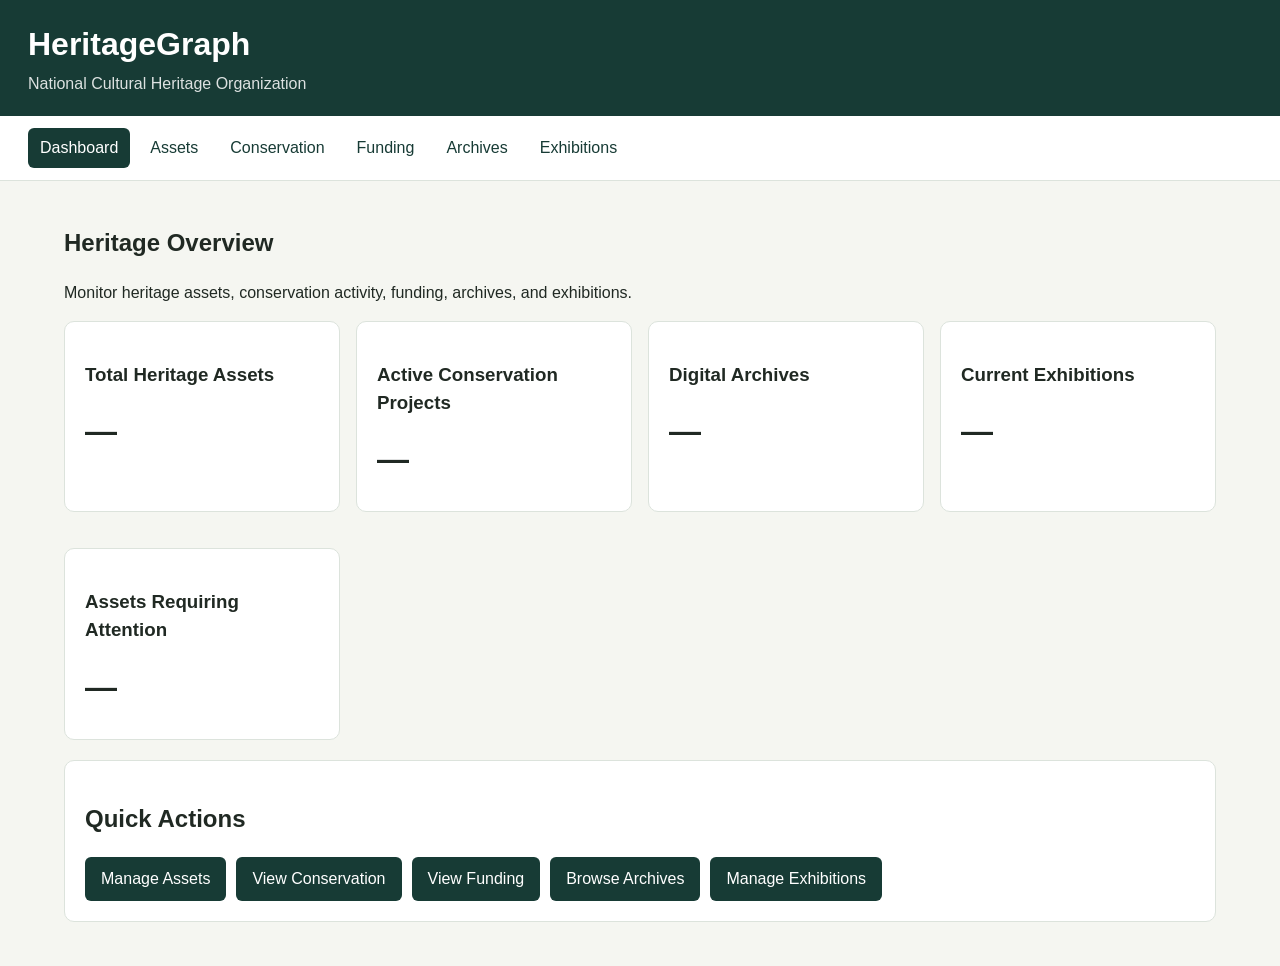
==== frontend/index.html @ d06f9551 "All the core frontend files" ====
<!DOCTYPE html>
<html lang="en">
<head>
    <meta charset="UTF-8">
    <meta name="viewport" content="width=device-width, initial-scale=1">
    <title>HeritageGraph | Dashboard</title>
    <link rel="stylesheet" href="style.css">
    <script src="app.js" defer></script>
</head>
<body>
    <header>
        <h1>HeritageGraph</h1>
        <p>National Cultural Heritage Organization</p>
    </header>

    <nav aria-label="Main navigation">
        <a href="index.html" aria-current="page">Dashboard</a>
        <a href="assets.html">Assets</a>
        <a href="conservation.html">Conservation</a>
        <a href="funding.html">Funding</a>
        <a href="archives.html">Archives</a>
        <a href="exhibitions.html">Exhibitions</a>
    </nav>

    <main>
        <h2>Heritage Overview</h2>
        <p>Monitor heritage assets, conservation activity,
           funding, archives, and exhibitions.</p>

        <div id="dashboard-message"
             class="message info"
             role="status"
             aria-live="polite"></div>

        <section class="stats-grid" aria-label="Dashboard statistics">
            <article class="card">
                <h3>Total Heritage Assets</h3>
                <p id="total-assets" class="stat-value">—</p>
            </article>

            <article class="card">
                <h3>Active Conservation Projects</h3>
                <p id="active-projects" class="stat-value">—</p>
            </article>

            <article class="card">
                <h3>Digital Archives</h3>
                <p id="total-archives" class="stat-value">—</p>
            </article>

            <article class="card">
                <h3>Current Exhibitions</h3>
                <p id="current-exhibitions" class="stat-value">—</p>
            </article>

            <article class="card">
                <h3>Assets Requiring Attention</h3>
                <p id="assets-needing-attention" class="stat-value">—</p>
            </article>
        </section>

        <section class="card">
            <h2>Quick Actions</h2>
            <div class="actions">
                <button type="button"
                        onclick="location.href='assets.html'">
                    Manage Assets
                </button>

                <button type="button"
                        onclick="location.href='conservation.html'">
                    View Conservation
                </button>

                <button type="button"
                        onclick="location.href='funding.html'">
                    View Funding
                </button>

                <button type="button"
                        onclick="location.href='archives.html'">
                    Browse Archives
                </button>

                <button type="button"
                        onclick="location.href='exhibitions.html'">
                    Manage Exhibitions
                </button>
            </div>
        </section>
    </main>
</body>
</html>
---- frontend/style.css ----
:root {
    --primary: #173b35;
    --primary-hover: #24564b;
    --background: #f5f6f1;
    --surface: #ffffff;
    --text: #202923;
    --muted: #657168;
    --border: #dce3dc;
    --success: #26734d;
    --danger: #b42318;
    --warning: #946200;
}

* {
    box-sizing: border-box;
}

body {
    margin: 0;
    font-family: Arial, sans-serif;
    background: var(--background);
    color: var(--text);
    line-height: 1.5;
}

header {
    background: var(--primary);
    color: white;
    padding: 20px 28px;
}

header h1 {
    margin: 0 0 4px;
}

header p {
    margin: 0;
    opacity: 0.85;
}

nav {
    display: flex;
    flex-wrap: wrap;
    gap: 8px;
    padding: 12px 28px;
    background: var(--surface);
    border-bottom: 1px solid var(--border);
}

nav a {
    padding: 8px 12px;
    color: var(--primary);
    text-decoration: none;
    border-radius: 6px;
}

nav a:hover,
nav a[aria-current="page"] {
    background: var(--primary);
    color: white;
}

main {
    width: min(1200px, 100%);
    margin: auto;
    padding: 24px;
}

.card {
    background: var(--surface);
    border: 1px solid var(--border);
    border-radius: 10px;
    padding: 20px;
    margin-bottom: 20px;
}

.stats-grid {
    display: grid;
    grid-template-columns: repeat(4, minmax(0, 1fr));
    gap: 16px;
}

.stat-value {
    font-size: 2rem;
    font-weight: bold;
    margin: 8px 0;
}

.form-grid {
    display: grid;
    grid-template-columns: repeat(2, minmax(0, 1fr));
    gap: 16px;
}

label {
    display: block;
    font-weight: 600;
    margin-bottom: 6px;
}

input,
select,
textarea,
button {
    font: inherit;
}

input,
select,
textarea {
    width: 100%;
    padding: 10px;
    border: 1px solid var(--border);
    border-radius: 6px;
    background: white;
    color: var(--text);
}

textarea {
    resize: vertical;
}

button {
    padding: 10px 16px;
    border: 0;
    border-radius: 6px;
    background: var(--primary);
    color: white;
    cursor: pointer;
}

button:hover {
    background: var(--primary-hover);
}

button:disabled {
    opacity: 0.6;
    cursor: not-allowed;
}

.actions {
    display: flex;
    flex-wrap: wrap;
    gap: 10px;
    margin-top: 16px;
}

.table-wrapper {
    overflow-x: auto;
}

table {
    width: 100%;
    border-collapse: collapse;
    background: white;
}

th,
td {
    text-align: left;
    padding: 12px;
    border-bottom: 1px solid var(--border);
    vertical-align: top;
}

th {
    background: #edf1eb;
}

.message {
    padding: 12px;
    margin: 12px 0;
    border-radius: 6px;
}

.message:empty {
    display: none;
}

.message.success {
    color: var(--success);
    background: #e8f5ec;
}

.message.error {
    color: var(--danger);
    background: #fcebea;
}

.message.info {
    color: var(--primary);
    background: #e8f0ed;
}

.status {
    display: inline-block;
    padding: 4px 8px;
    border-radius: 20px;
    background: #edf1eb;
    font-size: 0.85rem;
}

@media (max-width: 800px) {
    .stats-grid {
        grid-template-columns: repeat(2, minmax(0, 1fr));
    }
}

@media (max-width: 520px) {
    main {
        padding: 14px;
    }

    header {
        padding: 18px;
    }

    nav {
        padding: 10px;
    }

    .stats-grid,
    .form-grid {
        grid-template-columns: 1fr;
    }
}
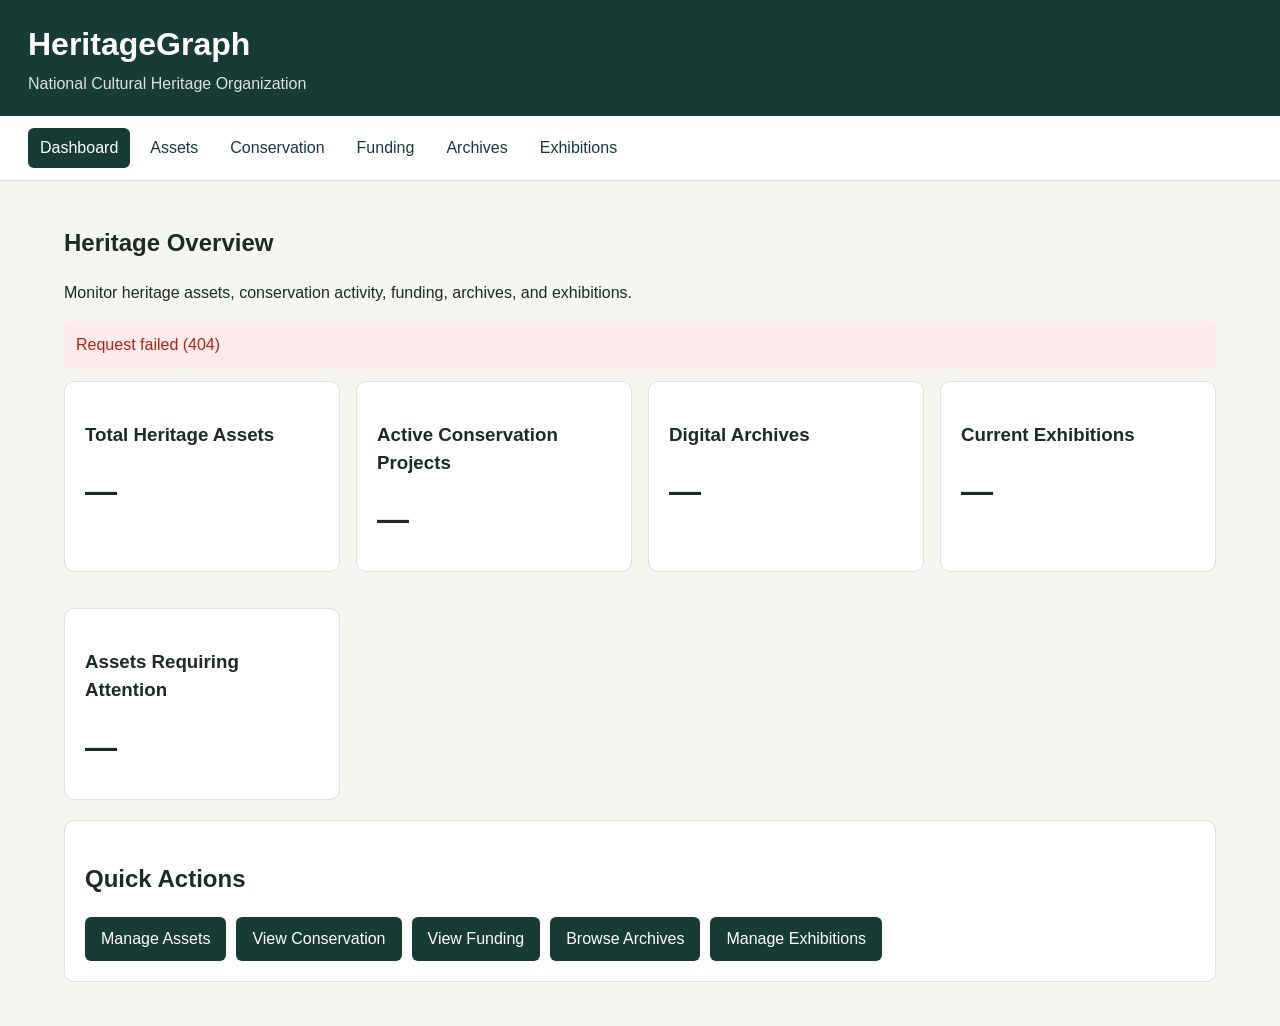
==== commit bda328b4: "Checkpoint before Neo4j integration" ====
--- a/frontend/index.html
+++ b/frontend/index.html
@@ -15,12 +15,12 @@
     </header>
 
     <nav aria-label="Main navigation">
-        <a href="index.html" aria-current="page">Dashboard</a>
-        <a href="assets.html">Assets</a>
-        <a href="conservation.html">Conservation</a>
-        <a href="funding.html">Funding</a>
-        <a href="archives.html">Archives</a>
-        <a href="exhibitions.html">Exhibitions</a>
+        <a href="/index.html" aria-current="page">Dashboard</a>
+        <a href="/assets.html">Assets</a>
+        <a href="/conservation.html">Conservation</a>
+        <a href="/funding.html">Funding</a>
+        <a href="/archives.html">Archives</a>
+        <a href="/exhibitions.html">Exhibitions</a>
     </nav>
 
     <main>
@@ -64,27 +64,27 @@
             <h2>Quick Actions</h2>
             <div class="actions">
                 <button type="button"
-                        onclick="location.href='assets.html'">
+                        onclick="location.href='/assets.html'">
                     Manage Assets
                 </button>
 
                 <button type="button"
-                        onclick="location.href='conservation.html'">
+                        onclick="location.href='/conservation.html'">
                     View Conservation
                 </button>
 
                 <button type="button"
-                        onclick="location.href='funding.html'">
+                        onclick="location.href='/funding.html'">
                     View Funding
                 </button>
 
                 <button type="button"
-                        onclick="location.href='archives.html'">
+                        onclick="location.href='/archives.html'">
                     Browse Archives
                 </button>
 
                 <button type="button"
-                        onclick="location.href='exhibitions.html'">
+                        onclick="location.href='/exhibitions.html'">
                     Manage Exhibitions
                 </button>
             </div>
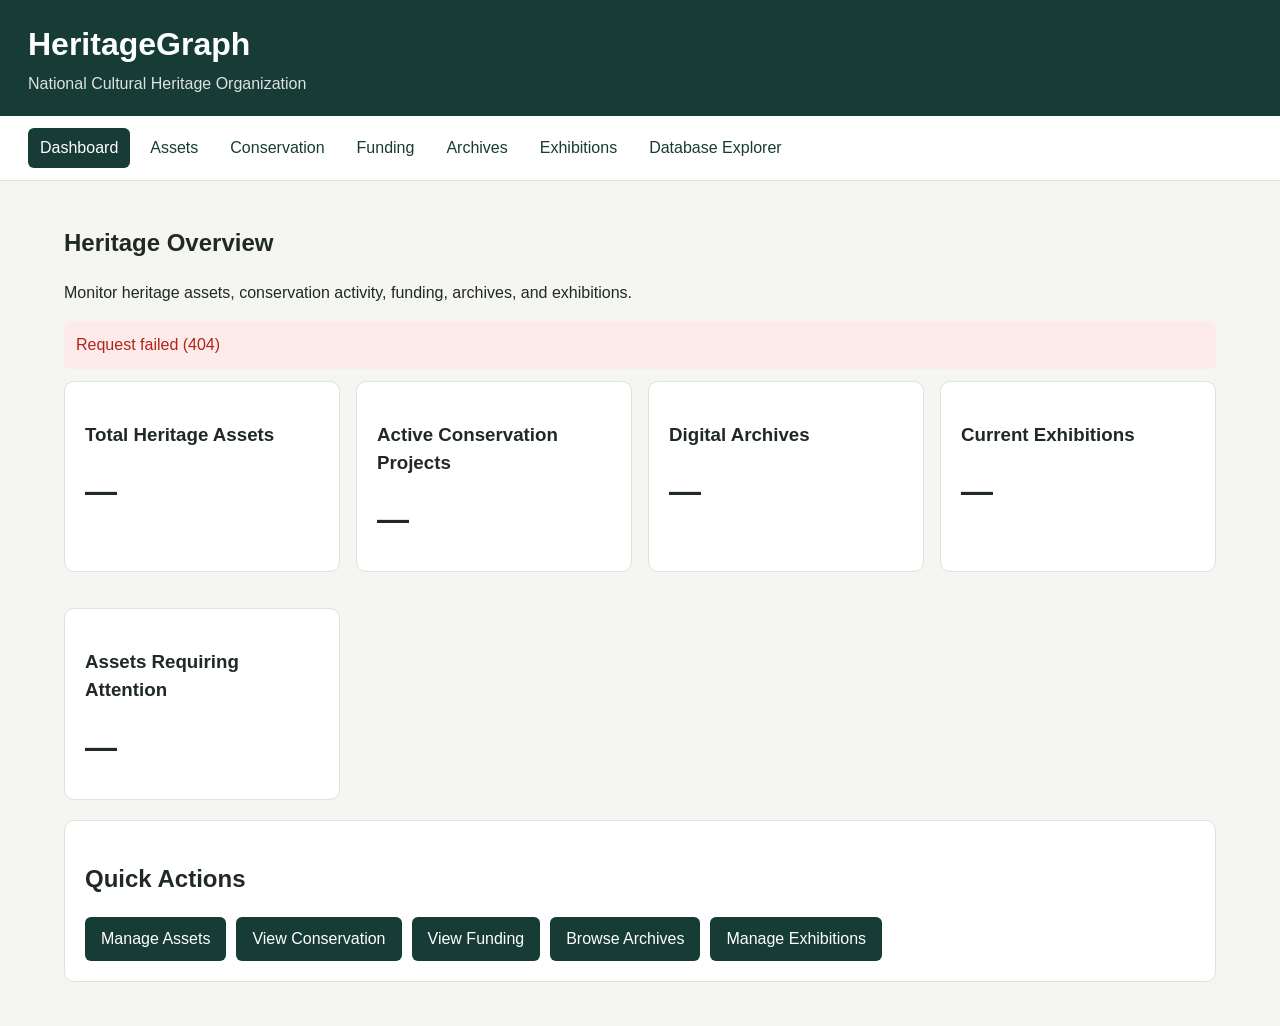
==== commit ecb79698: "Add interactive database explorer" ====
--- a/frontend/index.html
+++ b/frontend/index.html
@@ -1,94 +1,95 @@
-
-<!DOCTYPE html>
-<html lang="en">
-<head>
-    <meta charset="UTF-8">
-    <meta name="viewport" content="width=device-width, initial-scale=1">
-    <title>HeritageGraph | Dashboard</title>
-    <link rel="stylesheet" href="style.css">
-    <script src="app.js" defer></script>
-</head>
-<body>
-    <header>
-        <h1>HeritageGraph</h1>
-        <p>National Cultural Heritage Organization</p>
-    </header>
-
-    <nav aria-label="Main navigation">
-        <a href="/index.html" aria-current="page">Dashboard</a>
-        <a href="/assets.html">Assets</a>
-        <a href="/conservation.html">Conservation</a>
-        <a href="/funding.html">Funding</a>
-        <a href="/archives.html">Archives</a>
-        <a href="/exhibitions.html">Exhibitions</a>
-    </nav>
-
-    <main>
-        <h2>Heritage Overview</h2>
-        <p>Monitor heritage assets, conservation activity,
-           funding, archives, and exhibitions.</p>
-
-        <div id="dashboard-message"
-             class="message info"
-             role="status"
-             aria-live="polite"></div>
-
-        <section class="stats-grid" aria-label="Dashboard statistics">
-            <article class="card">
-                <h3>Total Heritage Assets</h3>
-                <p id="total-assets" class="stat-value">—</p>
-            </article>
-
-            <article class="card">
-                <h3>Active Conservation Projects</h3>
-                <p id="active-projects" class="stat-value">—</p>
-            </article>
-
-            <article class="card">
-                <h3>Digital Archives</h3>
-                <p id="total-archives" class="stat-value">—</p>
-            </article>
-
-            <article class="card">
-                <h3>Current Exhibitions</h3>
-                <p id="current-exhibitions" class="stat-value">—</p>
-            </article>
-
-            <article class="card">
-                <h3>Assets Requiring Attention</h3>
-                <p id="assets-needing-attention" class="stat-value">—</p>
-            </article>
-        </section>
-
-        <section class="card">
-            <h2>Quick Actions</h2>
-            <div class="actions">
-                <button type="button"
-                        onclick="location.href='/assets.html'">
-                    Manage Assets
-                </button>
-
-                <button type="button"
-                        onclick="location.href='/conservation.html'">
-                    View Conservation
-                </button>
-
-                <button type="button"
-                        onclick="location.href='/funding.html'">
-                    View Funding
-                </button>
-
-                <button type="button"
-                        onclick="location.href='/archives.html'">
-                    Browse Archives
-                </button>
-
-                <button type="button"
-                        onclick="location.href='/exhibitions.html'">
-                    Manage Exhibitions
-                </button>
-            </div>
-        </section>
-    </main>
-</body>
-</html>
+
+<!DOCTYPE html>
+<html lang="en">
+<head>
+    <meta charset="UTF-8">
+    <meta name="viewport" content="width=device-width, initial-scale=1">
+    <title>HeritageGraph | Dashboard</title>
+    <link rel="stylesheet" href="style.css">
+    <script src="app.js" defer></script>
+</head>
+<body>
+    <header>
+        <h1>HeritageGraph</h1>
+        <p>National Cultural Heritage Organization</p>
+    </header>
+
+    <nav aria-label="Main navigation">
+        <a href="/index.html" aria-current="page">Dashboard</a>
+        <a href="/assets.html">Assets</a>
+        <a href="/conservation.html">Conservation</a>
+        <a href="/funding.html">Funding</a>
+        <a href="/archives.html">Archives</a>
+        <a href="/exhibitions.html">Exhibitions</a>
+        <a href="/explorer.html">Database Explorer</a>
+    </nav>
+
+    <main>
+        <h2>Heritage Overview</h2>
+        <p>Monitor heritage assets, conservation activity,
+           funding, archives, and exhibitions.</p>
+
+        <div id="dashboard-message"
+             class="message info"
+             role="status"
+             aria-live="polite"></div>
+
+        <section class="stats-grid" aria-label="Dashboard statistics">
+            <article class="card">
+                <h3>Total Heritage Assets</h3>
+                <p id="total-assets" class="stat-value">—</p>
+            </article>
+
+            <article class="card">
+                <h3>Active Conservation Projects</h3>
+                <p id="active-projects" class="stat-value">—</p>
+            </article>
+
+            <article class="card">
+                <h3>Digital Archives</h3>
+                <p id="total-archives" class="stat-value">—</p>
+            </article>
+
+            <article class="card">
+                <h3>Current Exhibitions</h3>
+                <p id="current-exhibitions" class="stat-value">—</p>
+            </article>
+
+            <article class="card">
+                <h3>Assets Requiring Attention</h3>
+                <p id="assets-needing-attention" class="stat-value">—</p>
+            </article>
+        </section>
+
+        <section class="card">
+            <h2>Quick Actions</h2>
+            <div class="actions">
+                <button type="button"
+                        onclick="location.href='/assets.html'">
+                    Manage Assets
+                </button>
+
+                <button type="button"
+                        onclick="location.href='/conservation.html'">
+                    View Conservation
+                </button>
+
+                <button type="button"
+                        onclick="location.href='/funding.html'">
+                    View Funding
+                </button>
+
+                <button type="button"
+                        onclick="location.href='/archives.html'">
+                    Browse Archives
+                </button>
+
+                <button type="button"
+                        onclick="location.href='/exhibitions.html'">
+                    Manage Exhibitions
+                </button>
+            </div>
+        </section>
+    </main>
+</body>
+</html>
--- a/frontend/style.css
+++ b/frontend/style.css
@@ -1,227 +1,465 @@
-
-:root {
-    --primary: #173b35;
-    --primary-hover: #24564b;
-    --background: #f5f6f1;
-    --surface: #ffffff;
-    --text: #202923;
-    --muted: #657168;
-    --border: #dce3dc;
-    --success: #26734d;
-    --danger: #b42318;
-    --warning: #946200;
-}
-
-* {
-    box-sizing: border-box;
-}
-
-body {
-    margin: 0;
-    font-family: Arial, sans-serif;
-    background: var(--background);
-    color: var(--text);
-    line-height: 1.5;
-}
-
-header {
-    background: var(--primary);
-    color: white;
-    padding: 20px 28px;
-}
-
-header h1 {
-    margin: 0 0 4px;
-}
-
-header p {
-    margin: 0;
-    opacity: 0.85;
-}
-
-nav {
-    display: flex;
-    flex-wrap: wrap;
-    gap: 8px;
-    padding: 12px 28px;
-    background: var(--surface);
-    border-bottom: 1px solid var(--border);
-}
-
-nav a {
-    padding: 8px 12px;
-    color: var(--primary);
-    text-decoration: none;
-    border-radius: 6px;
-}
-
-nav a:hover,
-nav a[aria-current="page"] {
-    background: var(--primary);
-    color: white;
-}
-
-main {
-    width: min(1200px, 100%);
-    margin: auto;
-    padding: 24px;
-}
-
-.card {
-    background: var(--surface);
-    border: 1px solid var(--border);
-    border-radius: 10px;
-    padding: 20px;
-    margin-bottom: 20px;
-}
-
-.stats-grid {
-    display: grid;
-    grid-template-columns: repeat(4, minmax(0, 1fr));
-    gap: 16px;
-}
-
-.stat-value {
-    font-size: 2rem;
-    font-weight: bold;
-    margin: 8px 0;
-}
-
-.form-grid {
-    display: grid;
-    grid-template-columns: repeat(2, minmax(0, 1fr));
-    gap: 16px;
-}
-
-label {
-    display: block;
-    font-weight: 600;
-    margin-bottom: 6px;
-}
-
-input,
-select,
-textarea,
-button {
-    font: inherit;
-}
-
-input,
-select,
-textarea {
-    width: 100%;
-    padding: 10px;
-    border: 1px solid var(--border);
-    border-radius: 6px;
-    background: white;
-    color: var(--text);
-}
-
-textarea {
-    resize: vertical;
-}
-
-button {
-    padding: 10px 16px;
-    border: 0;
-    border-radius: 6px;
-    background: var(--primary);
-    color: white;
-    cursor: pointer;
-}
-
-button:hover {
-    background: var(--primary-hover);
-}
-
-button:disabled {
-    opacity: 0.6;
-    cursor: not-allowed;
-}
-
-.actions {
-    display: flex;
-    flex-wrap: wrap;
-    gap: 10px;
-    margin-top: 16px;
-}
-
-.table-wrapper {
-    overflow-x: auto;
-}
-
-table {
-    width: 100%;
-    border-collapse: collapse;
-    background: white;
-}
-
-th,
-td {
-    text-align: left;
-    padding: 12px;
-    border-bottom: 1px solid var(--border);
-    vertical-align: top;
-}
-
-th {
-    background: #edf1eb;
-}
-
-.message {
-    padding: 12px;
-    margin: 12px 0;
-    border-radius: 6px;
-}
-
-.message:empty {
-    display: none;
-}
-
-.message.success {
-    color: var(--success);
-    background: #e8f5ec;
-}
-
-.message.error {
-    color: var(--danger);
-    background: #fcebea;
-}
-
-.message.info {
-    color: var(--primary);
-    background: #e8f0ed;
-}
-
-.status {
-    display: inline-block;
-    padding: 4px 8px;
-    border-radius: 20px;
-    background: #edf1eb;
-    font-size: 0.85rem;
-}
-
-@media (max-width: 800px) {
-    .stats-grid {
-        grid-template-columns: repeat(2, minmax(0, 1fr));
-    }
-}
-
-@media (max-width: 520px) {
-    main {
-        padding: 14px;
-    }
-
-    header {
-        padding: 18px;
-    }
-
-    nav {
-        padding: 10px;
-    }
-
-    .stats-grid,
-    .form-grid {
-        grid-template-columns: 1fr;
-    }
-}
+
+:root {
+    --primary: #173b35;
+    --primary-hover: #24564b;
+    --background: #f5f6f1;
+    --surface: #ffffff;
+    --text: #202923;
+    --muted: #657168;
+    --border: #dce3dc;
+    --success: #26734d;
+    --danger: #b42318;
+    --warning: #946200;
+}
+
+* {
+    box-sizing: border-box;
+}
+
+body {
+    margin: 0;
+    font-family: Arial, sans-serif;
+    background: var(--background);
+    color: var(--text);
+    line-height: 1.5;
+}
+
+header {
+    background: var(--primary);
+    color: white;
+    padding: 20px 28px;
+}
+
+header h1 {
+    margin: 0 0 4px;
+}
+
+header p {
+    margin: 0;
+    opacity: 0.85;
+}
+
+nav {
+    display: flex;
+    flex-wrap: wrap;
+    gap: 8px;
+    padding: 12px 28px;
+    background: var(--surface);
+    border-bottom: 1px solid var(--border);
+}
+
+nav a {
+    padding: 8px 12px;
+    color: var(--primary);
+    text-decoration: none;
+    border-radius: 6px;
+}
+
+nav a:hover,
+nav a[aria-current="page"] {
+    background: var(--primary);
+    color: white;
+}
+
+main {
+    width: min(1200px, 100%);
+    margin: auto;
+    padding: 24px;
+}
+
+.card {
+    background: var(--surface);
+    border: 1px solid var(--border);
+    border-radius: 10px;
+    padding: 20px;
+    margin-bottom: 20px;
+}
+
+.stats-grid {
+    display: grid;
+    grid-template-columns: repeat(4, minmax(0, 1fr));
+    gap: 16px;
+}
+
+.stat-value {
+    font-size: 2rem;
+    font-weight: bold;
+    margin: 8px 0;
+}
+
+.form-grid {
+    display: grid;
+    grid-template-columns: repeat(2, minmax(0, 1fr));
+    gap: 16px;
+}
+
+label {
+    display: block;
+    font-weight: 600;
+    margin-bottom: 6px;
+}
+
+input,
+select,
+textarea,
+button {
+    font: inherit;
+}
+
+input,
+select,
+textarea {
+    width: 100%;
+    padding: 10px;
+    border: 1px solid var(--border);
+    border-radius: 6px;
+    background: white;
+    color: var(--text);
+}
+
+textarea {
+    resize: vertical;
+}
+
+button {
+    padding: 10px 16px;
+    border: 0;
+    border-radius: 6px;
+    background: var(--primary);
+    color: white;
+    cursor: pointer;
+}
+
+button:hover {
+    background: var(--primary-hover);
+}
+
+button:disabled {
+    opacity: 0.6;
+    cursor: not-allowed;
+}
+
+button.button-danger {
+    background: var(--danger);
+}
+
+button.button-danger:hover {
+    background: #911c13;
+}
+
+.actions {
+    display: flex;
+    flex-wrap: wrap;
+    gap: 10px;
+    margin-top: 16px;
+}
+
+.table-wrapper {
+    overflow-x: auto;
+}
+
+table {
+    width: 100%;
+    border-collapse: collapse;
+    background: white;
+}
+
+th,
+td {
+    text-align: left;
+    padding: 12px;
+    border-bottom: 1px solid var(--border);
+    vertical-align: top;
+}
+
+th {
+    background: #edf1eb;
+}
+
+.message {
+    padding: 12px;
+    margin: 12px 0;
+    border-radius: 6px;
+}
+
+.message:empty {
+    display: none;
+}
+
+.message.success {
+    color: var(--success);
+    background: #e8f5ec;
+}
+
+.message.error {
+    color: var(--danger);
+    background: #fcebea;
+}
+
+.message.info {
+    color: var(--primary);
+    background: #e8f0ed;
+}
+
+.status {
+    display: inline-block;
+    padding: 4px 8px;
+    border-radius: 20px;
+    background: #edf1eb;
+    font-size: 0.85rem;
+}
+
+@media (max-width: 800px) {
+    .stats-grid {
+        grid-template-columns: repeat(2, minmax(0, 1fr));
+    }
+}
+
+@media (max-width: 520px) {
+    main {
+        padding: 14px;
+    }
+
+    header {
+        padding: 18px;
+    }
+
+    nav {
+        padding: 10px;
+    }
+
+    .stats-grid,
+    .form-grid {
+        grid-template-columns: 1fr;
+    }
+}
+
+/* =============================================================================
+   Database Explorer Styles
+   ============================================================================= */
+.view-tabs {
+    display: flex;
+    gap: 8px;
+    margin-bottom: 16px;
+    border-bottom: 2px solid var(--border);
+    padding-bottom: 8px;
+}
+
+.view-tab-btn {
+    padding: 8px 16px;
+    border: 1px solid var(--border);
+    background: var(--surface);
+    color: var(--text);
+    border-radius: 6px;
+    cursor: pointer;
+    font-weight: 600;
+}
+
+.view-tab-btn.active {
+    background: var(--primary);
+    color: white;
+    border-color: var(--primary);
+}
+
+.filter-bar {
+    display: flex;
+    flex-wrap: wrap;
+    gap: 12px;
+    align-items: center;
+    margin-bottom: 16px;
+}
+
+.filter-bar > div {
+    flex: 1;
+    min-width: 180px;
+}
+
+.filter-bar .button-group {
+    display: flex;
+    gap: 8px;
+}
+
+.entity-badge {
+    display: inline-block;
+    padding: 2px 8px;
+    border-radius: 12px;
+    font-size: 0.75rem;
+    font-weight: bold;
+    text-transform: uppercase;
+    letter-spacing: 0.5px;
+}
+
+.badge-HeritageAsset { background: #e0f2fe; color: #0369a1; }
+.badge-ConservationProject { background: #fef3c7; color: #92400e; }
+.badge-Funding { background: #dcfce7; color: #15803d; }
+.badge-DigitalArchive { background: #f3e8ff; color: #6b21a8; }
+.badge-Exhibition { background: #ffedd5; color: #c2410c; }
+.badge-VisitorFeedback { background: #fce7f3; color: #9d174d; }
+.badge-Organization { background: #e2e8f0; color: #334155; }
+.badge-Researcher { background: #ede9fe; color: #5b21b6; }
+.badge-PreservationReport { background: #f1f5f9; color: #475569; }
+
+.pagination-controls {
+    display: flex;
+    justify-content: space-between;
+    align-items: center;
+    margin-top: 16px;
+    flex-wrap: wrap;
+    gap: 12px;
+}
+
+.graph-toolbar {
+    display: flex;
+    align-items: center;
+    gap: 10px;
+    margin-bottom: 10px;
+    padding: 6px 12px;
+    background: var(--surface);
+    border: 1px solid var(--border);
+    border-radius: 6px;
+    flex-wrap: wrap;
+}
+
+.graph-toolbar .button-group {
+    display: flex;
+    gap: 4px;
+}
+
+.graph-toolbar button {
+    padding: 4px 10px;
+    font-size: 0.85rem;
+    line-height: 1.2;
+}
+
+.graph-container {
+    position: relative;
+    width: 100%;
+    height: 560px;
+    background: #fafbfa;
+    border: 1px solid var(--border);
+    border-radius: 8px;
+    overflow: hidden;
+    user-select: none;
+}
+
+.graph-container:active {
+    cursor: grabbing;
+}
+
+.graph-tooltip {
+    position: absolute;
+    pointer-events: none;
+    background: rgba(15, 23, 42, 0.92);
+    color: #ffffff;
+    padding: 6px 10px;
+    border-radius: 4px;
+    font-size: 0.75rem;
+    line-height: 1.3;
+    z-index: 100;
+    max-width: 260px;
+    box-shadow: 0 4px 6px -1px rgba(0, 0, 0, 0.2);
+    transform: translate(-50%, -100%);
+    margin-top: -10px;
+    white-space: nowrap;
+}
+
+.graph-legend {
+    display: flex;
+    flex-wrap: wrap;
+    gap: 10px;
+    padding: 10px 14px;
+    background: var(--surface);
+    border: 1px solid var(--border);
+    border-radius: 6px;
+    margin-bottom: 12px;
+    font-size: 0.85rem;
+}
+
+.graph-legend-item {
+    display: flex;
+    align-items: center;
+    gap: 6px;
+}
+
+.legend-color-dot {
+    width: 12px;
+    height: 12px;
+    border-radius: 50%;
+    display: inline-block;
+}
+
+.graph-node {
+    cursor: pointer;
+    transition: transform 0.15s ease-out;
+}
+
+.graph-node:hover circle {
+    stroke: #0f172a;
+    stroke-width: 3px;
+    filter: drop-shadow(0 2px 4px rgba(0,0,0,0.15));
+}
+
+.graph-edge {
+    transition: stroke 0.15s ease-out, stroke-width 0.15s ease-out;
+}
+
+.graph-edge:hover {
+    stroke: #0284c7;
+    stroke-width: 2.5px;
+    cursor: pointer;
+}
+
+.graph-edge-label {
+    pointer-events: none;
+    user-select: none;
+    font-family: inherit;
+    font-size: 9px;
+    font-weight: 600;
+}
+
+.inspector-card {
+    border-top: 3px solid var(--primary);
+    margin-top: 20px;
+}
+
+.property-list {
+    display: grid;
+    grid-template-columns: repeat(auto-fill, minmax(260px, 1fr));
+    gap: 12px;
+    margin-top: 12px;
+}
+
+.property-item {
+    padding: 8px 12px;
+    background: #f8faf8;
+    border: 1px solid var(--border);
+    border-radius: 6px;
+}
+
+.property-item strong {
+    display: block;
+    font-size: 0.75rem;
+    color: var(--muted);
+    text-transform: uppercase;
+}
+
+.relationship-list {
+    margin-top: 16px;
+    display: flex;
+    flex-direction: column;
+    gap: 8px;
+}
+
+.relationship-chip {
+    display: flex;
+    align-items: center;
+    justify-content: space-between;
+    padding: 8px 12px;
+    border: 1px solid var(--border);
+    border-radius: 6px;
+    background: white;
+}
+
+.relationship-chip:hover {
+    background: #f3f6f3;
+}
